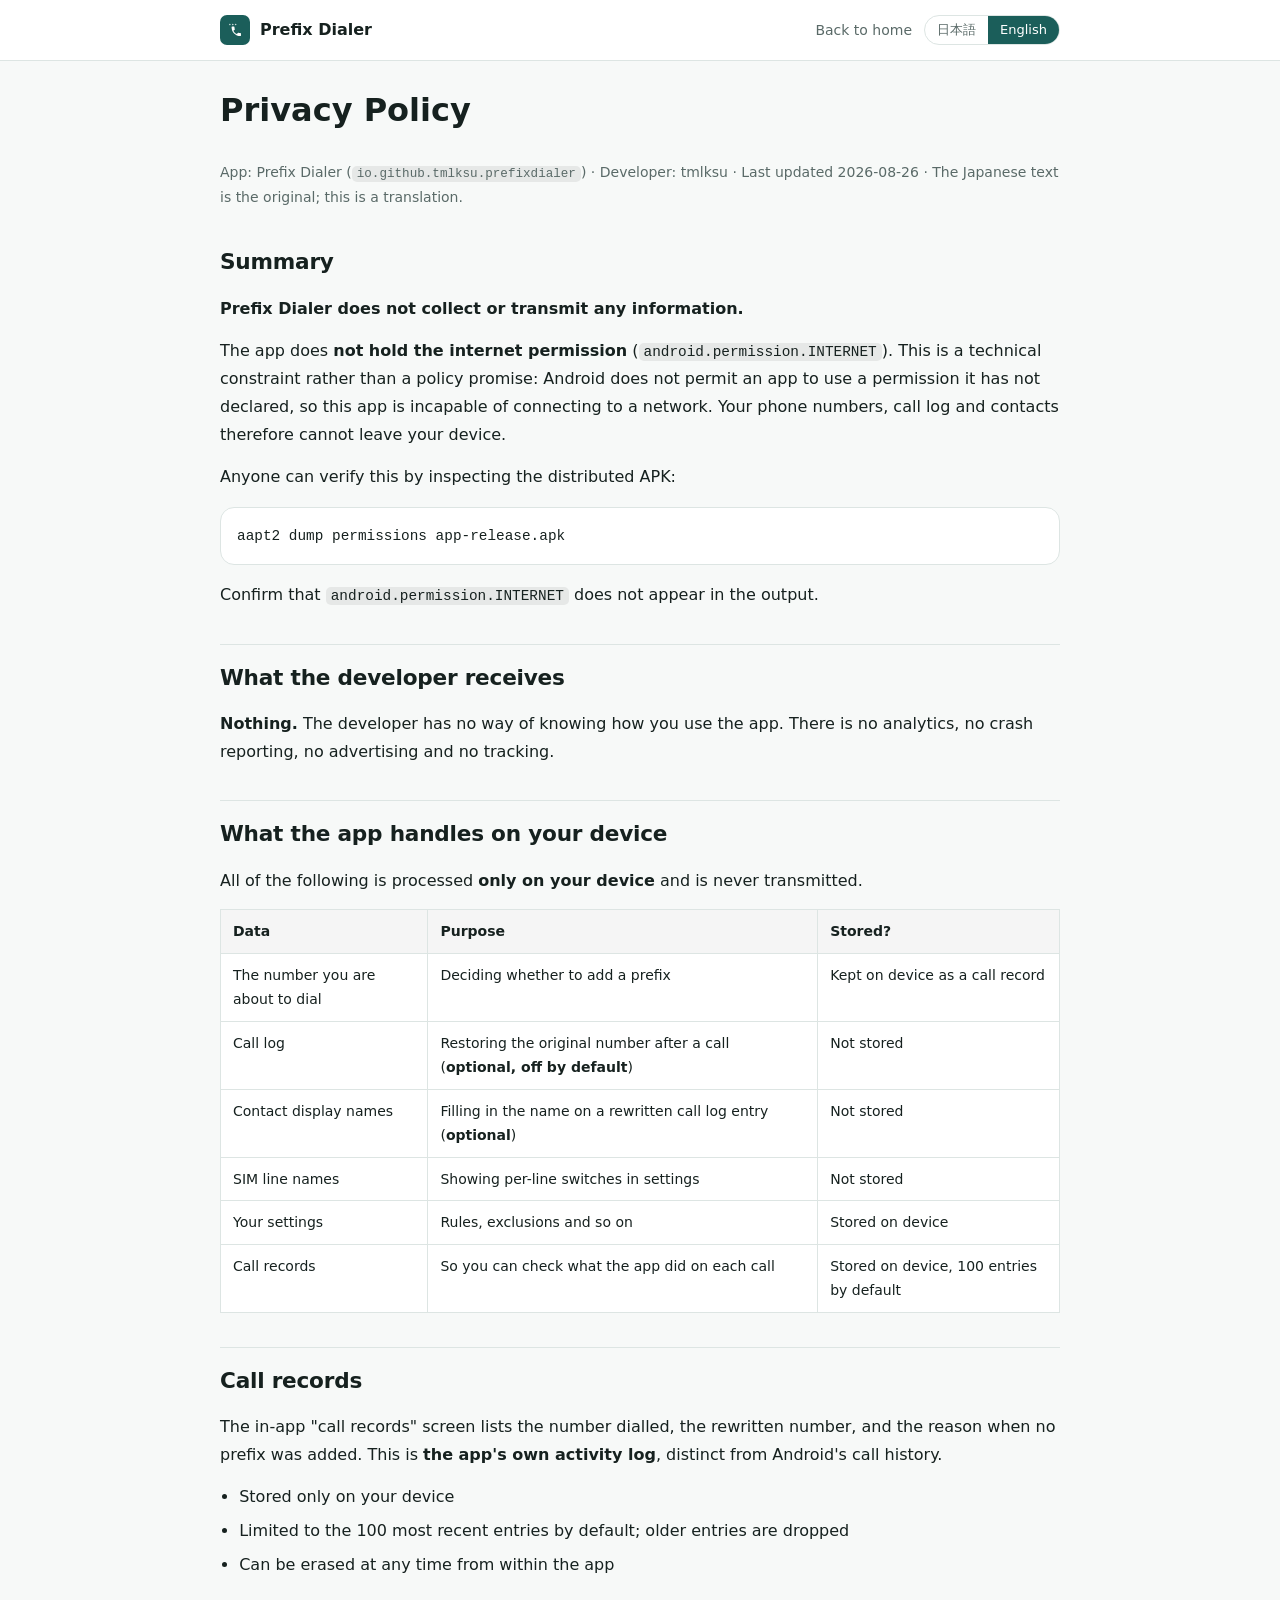
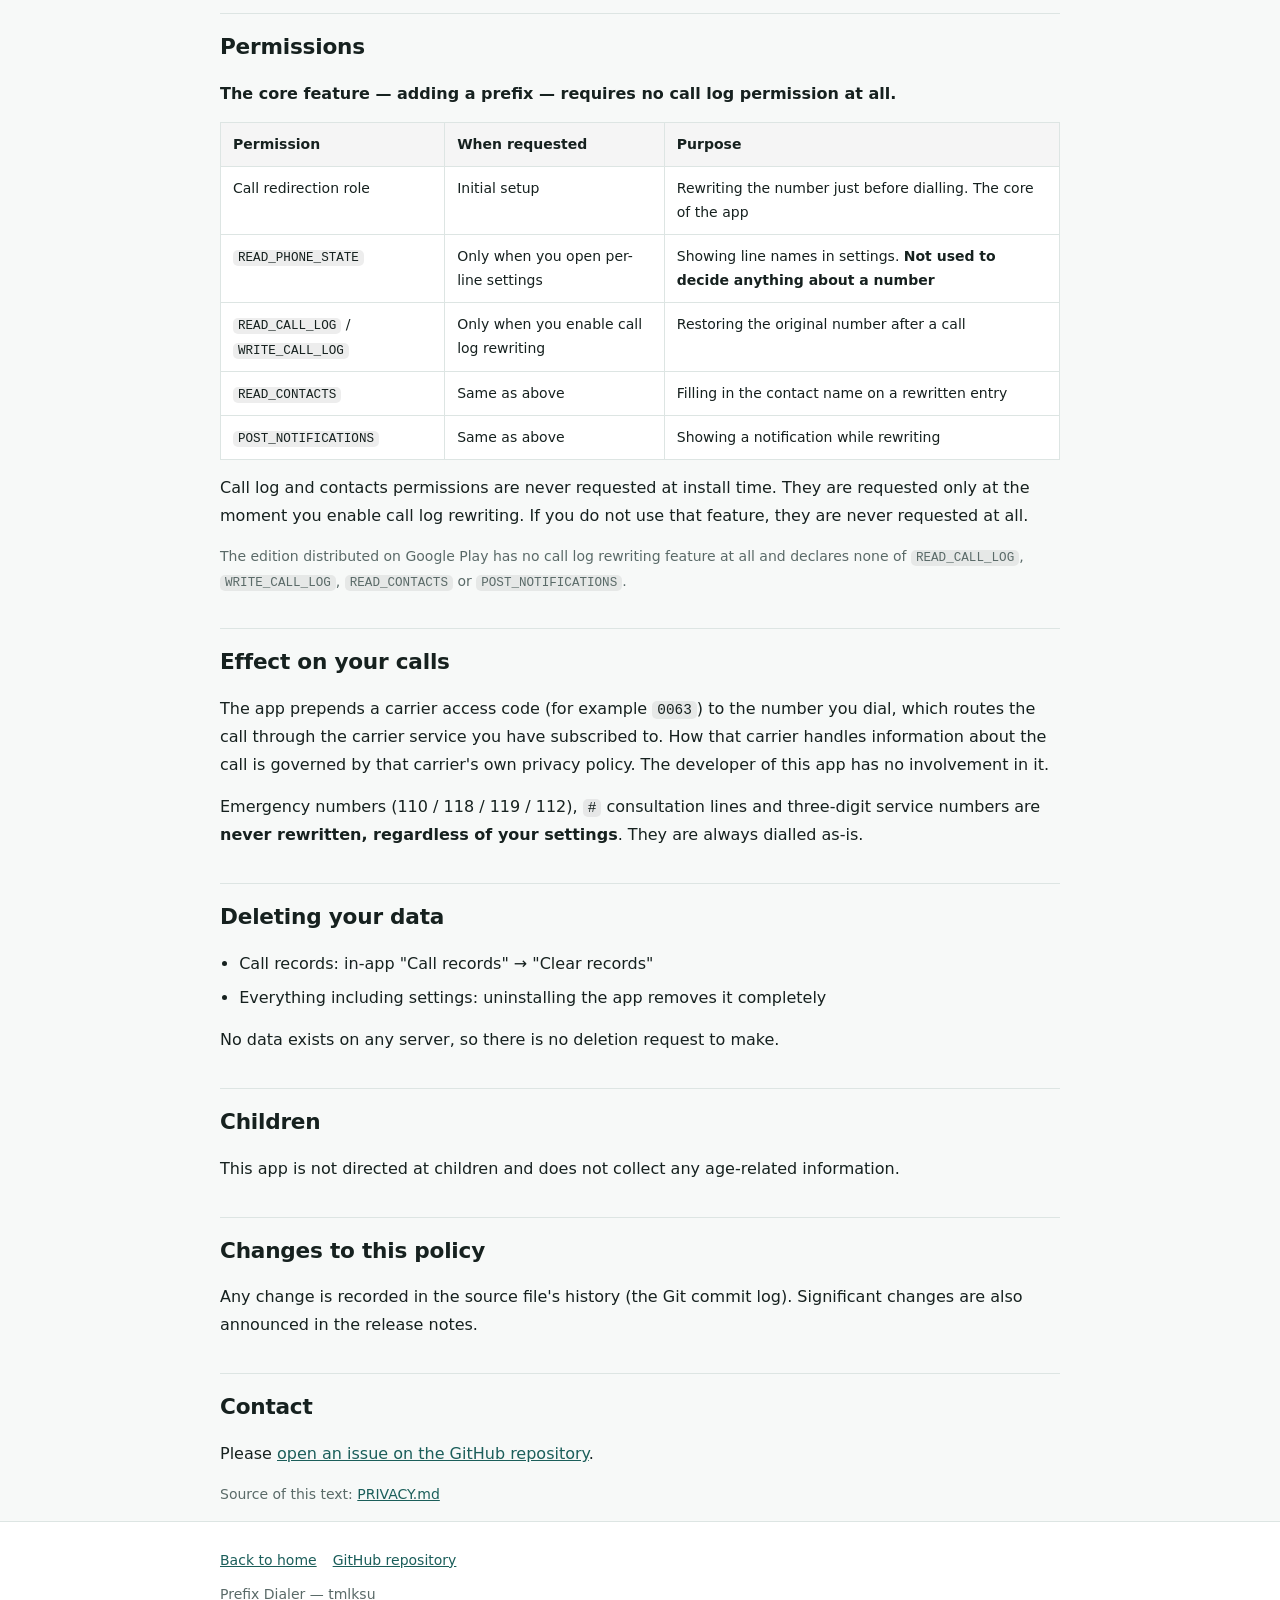
==== docs/privacy.html @ 6a75155f "配布サイト（GitHub Pages）を追加する Play Console に登録するプライバシーポリシー URL は、閲覧専用で編集ボタンの出ない ページが望ましい（PLAY-RELEASE.md " ====
<!DOCTYPE html>
<html lang="ja" class="lang-ja">
<head>
<meta charset="utf-8">
<meta name="viewport" content="width=device-width, initial-scale=1">
<title>プライバシーポリシー / Privacy Policy — Prefix Dialer</title>
<meta name="description" content="Prefix Dialer のプライバシーポリシー。このアプリはインターネット権限を持たず、いかなる情報も収集・送信しません。">
<meta name="theme-color" content="#1B5E5A">
<link rel="canonical" href="https://tmlksu.github.io/prefix-dialer/privacy.html">
<link rel="icon" href="assets/icon.svg" type="image/svg+xml">
<link rel="stylesheet" href="assets/style.css">
<meta property="og:type" content="article">
<meta property="og:title" content="Privacy Policy — Prefix Dialer">
<meta property="og:description" content="Prefix Dialer does not collect or transmit any information. It holds no internet permission.">
<meta property="og:url" content="https://tmlksu.github.io/prefix-dialer/privacy.html">
<script src="assets/lang.js"></script>
</head>
<body>

<header class="site-header">
  <div class="wrap">
    <a class="brand" href="./"><img src="assets/icon.svg" alt=""> Prefix Dialer</a>
    <nav class="site-nav">
      <a href="./"><span lang="ja">トップへ戻る</span><span lang="en">Back to home</span></a>
    </nav>
    <div class="lang-switch">
      <button type="button" data-lang="ja" aria-pressed="true">日本語</button>
      <button type="button" data-lang="en" aria-pressed="false">English</button>
    </div>
  </div>
</header>

<main class="wrap policy">

<!--
  Play の要件（PLAY-RELEASE.md §5）: ストア掲載のデベロッパー名がポリシー本文に必要 → 下の行に記載。
  Play Console の表示名が tmlksu 以外になる場合は、この行を表示名に合わせること。
  問い合わせ窓口は現状 GitHub Issues のみ。Play 用の連絡先メールを決めたら「お問い合わせ」節にも併記する。
-->
<h1><span lang="ja">プライバシーポリシー</span><span lang="en">Privacy Policy</span></h1>
<p class="updated">
  <span lang="ja">アプリ名: Prefix Dialer（<code>io.github.tmlksu.prefixdialer</code>）／ デベロッパー: tmlksu ／ 最終更新: 2026-08-26 ／ 日本語版が原文です。</span>
  <span lang="en">App: Prefix Dialer (<code>io.github.tmlksu.prefixdialer</code>) &middot; Developer: tmlksu &middot; Last updated 2026-08-26 &middot; The Japanese text is the original; this is a translation.</span>
</p>

<div lang="ja">

<h2>要約</h2>
<p><b>Prefix Dialer は、いかなる情報も収集・送信しません。</b></p>
<p>このアプリは<b>インターネット権限（<code>android.permission.INTERNET</code>）を持っていません</b>。これは方針ではなく技術的な制約です。Android は宣言されていない権限の使用を許さないため、このアプリはネットワークに接続すること自体ができません。したがって、あなたの電話番号・通話履歴・連絡先が端末の外へ出ることはありません。</p>
<p>この事実は、配布している APK を検査すれば誰でも確認できます:</p>
<pre><code>aapt2 dump permissions app-release.apk</code></pre>
<p>出力に <code>android.permission.INTERNET</code> が含まれないことを確認してください。</p>

<h2>開発者が受け取る情報</h2>
<p><b>ありません。</b>開発者はあなたの利用状況を一切知ることができません。アクセス解析、クラッシュレポート送信、広告、トラッキングのいずれも組み込まれていません。</p>

<h2>アプリが端末内で扱う情報</h2>
<p>以下はすべて<b>あなたの端末の中だけ</b>で処理され、端末外へ送信されることはありません。</p>
<div class="table-scroll">
<table>
  <thead><tr><th>情報</th><th>用途</th><th>保存されるか</th></tr></thead>
  <tbody>
    <tr><td>発信しようとしている電話番号</td><td>プレフィックスを付けるかどうかの判定</td><td>発信記録として端末内に残る</td></tr>
    <tr><td>通話履歴</td><td>発信後に番号を元に戻す（<b>任意機能。既定では無効</b>）</td><td>保存しない。書き換え後は参照しない</td></tr>
    <tr><td>連絡先の表示名</td><td>書き換えた通話履歴に名前を補完する（<b>任意機能</b>）</td><td>保存しない</td></tr>
    <tr><td>回線（SIM）の名前</td><td>設定画面で回線ごとの ON/OFF を表示する</td><td>保存しない</td></tr>
    <tr><td>あなたの設定</td><td>ルール・除外番号などの保持</td><td>端末内に保存される</td></tr>
    <tr><td>発信記録</td><td>各発信で何をしたかをあなたが確認するため</td><td>端末内に既定 100 件まで保存される</td></tr>
  </tbody>
</table>
</div>

<h2>発信記録について</h2>
<p>アプリ内の「発信記録」には、発信した番号・書き換え後の番号・書き換えなかった理由が残ります。これは<b>アプリ自身の動作記録</b>であり、Android の通話履歴とは別物です。</p>
<ul class="plain">
  <li>端末内にのみ保存されます</li>
  <li>既定で直近 100 件まで、古いものから消えます</li>
  <li>アプリ内の「記録を消去」でいつでも全削除できます</li>
</ul>

<h2>権限について</h2>
<p><b>プレフィックスを付ける基本機能は、通話履歴の権限を一切必要としません。</b></p>
<div class="table-scroll">
<table>
  <thead><tr><th>権限</th><th>いつ要求するか</th><th>用途</th></tr></thead>
  <tbody>
    <tr><td>通話リダイレクト（<code>ROLE_CALL_REDIRECTION</code>）</td><td>初回セットアップ</td><td>発信直前に番号を書き換える。この機能の中核</td></tr>
    <tr><td><code>READ_PHONE_STATE</code></td><td>「回線ごとの設定」を開いたときのみ</td><td>設定画面に回線名を表示する。<b>番号の判定には使いません</b></td></tr>
    <tr><td><code>READ_CALL_LOG</code> / <code>WRITE_CALL_LOG</code></td><td>「通話履歴の書き換え」を有効にしたときのみ</td><td>発信後に履歴の番号を元に戻す</td></tr>
    <tr><td><code>READ_CONTACTS</code></td><td>同上</td><td>書き換えた履歴に連絡先の名前を補完する</td></tr>
    <tr><td><code>POST_NOTIFICATIONS</code></td><td>同上</td><td>履歴書き換え中の通知を表示する</td></tr>
  </tbody>
</table>
</div>
<p>通話履歴と連絡先の権限は、インストール直後には要求しません。あなたが「通話履歴の書き換え」を有効にした瞬間に初めて求めます。この機能を使わなければ、これらの権限は一度も要求されません。</p>
<p class="updated">Google Play で配布している版には「通話履歴の書き換え」機能そのものがなく、<code>READ_CALL_LOG</code> / <code>WRITE_CALL_LOG</code> / <code>READ_CONTACTS</code> / <code>POST_NOTIFICATIONS</code> を宣言していません。</p>

<h2>発信先への影響</h2>
<p>このアプリは発信番号の先頭に事業者識別番号（例: <code>0063</code>）を付けます。これにより、<b>あなたが契約している電話会社の中継サービスを経由して発信されます</b>。その通話に関する情報の取り扱いは、当該電話会社のプライバシーポリシーに従います。本アプリの開発者はその通信内容に一切関与しません。</p>
<p>なお、緊急通報番号（110 / 118 / 119 / 112）および <code>#</code> から始まる相談ダイヤル、3 桁の特番は、<b>設定内容に関わらず書き換えられません</b>。常にそのまま発信されます。</p>

<h2>データの削除</h2>
<ul class="plain">
  <li>発信記録: アプリ内の「発信記録」→「記録を消去」</li>
  <li>設定を含むすべてのデータ: アプリをアンインストールすると完全に削除されます</li>
</ul>
<p>サーバー上にデータが存在しないため、開発者への削除依頼は不要です。</p>

<h2>子どもの利用について</h2>
<p>このアプリは特に子どもを対象としたものではなく、年齢に関わる情報を収集しません。</p>

<h2>本ポリシーの変更</h2>
<p>変更した場合は、原本ファイルの更新履歴（Git のコミット履歴）に残ります。重要な変更がある場合はリリースノートでも告知します。</p>

<h2>お問い合わせ</h2>
<p><a href="https://github.com/tmlksu/prefix-dialer/issues">GitHub リポジトリの Issues</a> からご連絡ください。</p>
<p class="updated">原本: <a href="https://github.com/tmlksu/prefix-dialer/blob/main/PRIVACY.md">PRIVACY.md</a></p>

</div>

<div lang="en">

<h2>Summary</h2>
<p><b>Prefix Dialer does not collect or transmit any information.</b></p>
<p>The app does <b>not hold the internet permission</b> (<code>android.permission.INTERNET</code>). This is a technical constraint rather than a policy promise: Android does not permit an app to use a permission it has not declared, so this app is incapable of connecting to a network. Your phone numbers, call log and contacts therefore cannot leave your device.</p>
<p>Anyone can verify this by inspecting the distributed APK:</p>
<pre><code>aapt2 dump permissions app-release.apk</code></pre>
<p>Confirm that <code>android.permission.INTERNET</code> does not appear in the output.</p>

<h2>What the developer receives</h2>
<p><b>Nothing.</b> The developer has no way of knowing how you use the app. There is no analytics, no crash reporting, no advertising and no tracking.</p>

<h2>What the app handles on your device</h2>
<p>All of the following is processed <b>only on your device</b> and is never transmitted.</p>
<div class="table-scroll">
<table>
  <thead><tr><th>Data</th><th>Purpose</th><th>Stored?</th></tr></thead>
  <tbody>
    <tr><td>The number you are about to dial</td><td>Deciding whether to add a prefix</td><td>Kept on device as a call record</td></tr>
    <tr><td>Call log</td><td>Restoring the original number after a call (<b>optional, off by default</b>)</td><td>Not stored</td></tr>
    <tr><td>Contact display names</td><td>Filling in the name on a rewritten call log entry (<b>optional</b>)</td><td>Not stored</td></tr>
    <tr><td>SIM line names</td><td>Showing per-line switches in settings</td><td>Not stored</td></tr>
    <tr><td>Your settings</td><td>Rules, exclusions and so on</td><td>Stored on device</td></tr>
    <tr><td>Call records</td><td>So you can check what the app did on each call</td><td>Stored on device, 100 entries by default</td></tr>
  </tbody>
</table>
</div>

<h2>Call records</h2>
<p>The in-app "call records" screen lists the number dialled, the rewritten number, and the reason when no prefix was added. This is <b>the app's own activity log</b>, distinct from Android's call history.</p>
<ul class="plain">
  <li>Stored only on your device</li>
  <li>Limited to the 100 most recent entries by default; older entries are dropped</li>
  <li>Can be erased at any time from within the app</li>
</ul>

<h2>Permissions</h2>
<p><b>The core feature — adding a prefix — requires no call log permission at all.</b></p>
<div class="table-scroll">
<table>
  <thead><tr><th>Permission</th><th>When requested</th><th>Purpose</th></tr></thead>
  <tbody>
    <tr><td>Call redirection role</td><td>Initial setup</td><td>Rewriting the number just before dialling. The core of the app</td></tr>
    <tr><td><code>READ_PHONE_STATE</code></td><td>Only when you open per-line settings</td><td>Showing line names in settings. <b>Not used to decide anything about a number</b></td></tr>
    <tr><td><code>READ_CALL_LOG</code> / <code>WRITE_CALL_LOG</code></td><td>Only when you enable call log rewriting</td><td>Restoring the original number after a call</td></tr>
    <tr><td><code>READ_CONTACTS</code></td><td>Same as above</td><td>Filling in the contact name on a rewritten entry</td></tr>
    <tr><td><code>POST_NOTIFICATIONS</code></td><td>Same as above</td><td>Showing a notification while rewriting</td></tr>
  </tbody>
</table>
</div>
<p>Call log and contacts permissions are never requested at install time. They are requested only at the moment you enable call log rewriting. If you do not use that feature, they are never requested at all.</p>
<p class="updated">The edition distributed on Google Play has no call log rewriting feature at all and declares none of <code>READ_CALL_LOG</code>, <code>WRITE_CALL_LOG</code>, <code>READ_CONTACTS</code> or <code>POST_NOTIFICATIONS</code>.</p>

<h2>Effect on your calls</h2>
<p>The app prepends a carrier access code (for example <code>0063</code>) to the number you dial, which routes the call through the carrier service you have subscribed to. How that carrier handles information about the call is governed by that carrier's own privacy policy. The developer of this app has no involvement in it.</p>
<p>Emergency numbers (110 / 118 / 119 / 112), <code>#</code> consultation lines and three-digit service numbers are <b>never rewritten, regardless of your settings</b>. They are always dialled as-is.</p>

<h2>Deleting your data</h2>
<ul class="plain">
  <li>Call records: in-app "Call records" &rarr; "Clear records"</li>
  <li>Everything including settings: uninstalling the app removes it completely</li>
</ul>
<p>No data exists on any server, so there is no deletion request to make.</p>

<h2>Children</h2>
<p>This app is not directed at children and does not collect any age-related information.</p>

<h2>Changes to this policy</h2>
<p>Any change is recorded in the source file's history (the Git commit log). Significant changes are also announced in the release notes.</p>

<h2>Contact</h2>
<p>Please <a href="https://github.com/tmlksu/prefix-dialer/issues">open an issue on the GitHub repository</a>.</p>
<p class="updated">Source of this text: <a href="https://github.com/tmlksu/prefix-dialer/blob/main/PRIVACY.md">PRIVACY.md</a></p>

</div>

</main>

<footer class="site-footer">
  <div class="wrap">
    <ul>
      <li><a href="./"><span lang="ja">トップへ戻る</span><span lang="en">Back to home</span></a></li>
      <li><a href="https://github.com/tmlksu/prefix-dialer"><span lang="ja">GitHub リポジトリ</span><span lang="en">GitHub repository</span></a></li>
    </ul>
    <p>Prefix Dialer — tmlksu</p>
  </div>
</footer>

</body>
</html>
---- docs/assets/style.css ----
/* Prefix Dialer — 配布サイト共通スタイル。ビルド不要の素の CSS。 */

:root {
  --brand: #1B5E5A;
  --brand-ink: #0f3a37;
  --accent: #2f9e94;
  --bg: #f7f9f8;
  --surface: #ffffff;
  --text: #16211f;
  --muted: #5a6a68;
  --line: #dde5e3;
  --warn-bg: #fff6e8;
  --warn-line: #e8c890;
  --radius: 14px;
  --maxw: 880px;
}

@media (prefers-color-scheme: dark) {
  :root {
    --brand: #4ec4b6;
    --brand-ink: #9fe7dc;
    --accent: #4ec4b6;
    --bg: #101615;
    --surface: #182220;
    --text: #e7efed;
    --muted: #a3b3b0;
    --line: #2a3835;
    --warn-bg: #2a2416;
    --warn-line: #6b5730;
  }
}

* { box-sizing: border-box; }

html { -webkit-text-size-adjust: 100%; }

body {
  margin: 0;
  background: var(--bg);
  color: var(--text);
  font-family: system-ui, -apple-system, "Segoe UI", "Hiragino Sans", "Noto Sans JP", sans-serif;
  line-height: 1.75;
  font-size: 16px;
}

/* 言語切り替え。JS が無い場合は両言語が並んで表示される（欠落しない）。 */
html.lang-ja [lang="en"] { display: none; }
html.lang-en [lang="ja"] { display: none; }

a { color: var(--brand); }
a:hover { color: var(--accent); }

.wrap { max-width: var(--maxw); margin: 0 auto; padding: 0 20px; }

/* ---- ヘッダー ---- */
.site-header {
  border-bottom: 1px solid var(--line);
  background: var(--surface);
  position: sticky;
  top: 0;
  z-index: 10;
}
.site-header .wrap {
  display: flex;
  align-items: center;
  gap: 12px;
  min-height: 60px;
  flex-wrap: wrap;
}
.brand {
  display: flex;
  align-items: center;
  gap: 10px;
  font-weight: 700;
  text-decoration: none;
  color: var(--text);
  margin-right: auto;
}
.brand img { width: 30px; height: 30px; border-radius: 7px; display: block; }
.site-nav { display: flex; gap: 16px; flex-wrap: wrap; font-size: 14px; }
.site-nav a { text-decoration: none; color: var(--muted); }
.site-nav a:hover { color: var(--brand); }

.lang-switch { display: flex; border: 1px solid var(--line); border-radius: 999px; overflow: hidden; }
.lang-switch button {
  font: inherit;
  font-size: 13px;
  padding: 3px 12px;
  border: 0;
  background: transparent;
  color: var(--muted);
  cursor: pointer;
}
.lang-switch button[aria-pressed="true"] { background: var(--brand); color: #fff; }
@media (prefers-color-scheme: dark) {
  .lang-switch button[aria-pressed="true"] { color: #101615; }
}

/* ---- ヒーロー ---- */
.hero { padding: 56px 0 40px; text-align: center; }
.hero img.appicon { width: 88px; height: 88px; border-radius: 20px; display: block; margin: 0 auto 18px; }
.hero h1 { font-size: 2.1rem; margin: 0 0 6px; letter-spacing: -0.01em; }
.hero .tagline { font-size: 1.1rem; margin: 0 auto 8px; max-width: 34em; }
.hero .sub { color: var(--muted); font-size: 0.95rem; margin: 0 auto; max-width: 36em; }

.chips { display: flex; flex-wrap: wrap; gap: 8px; justify-content: center; margin: 22px 0 0; padding: 0; list-style: none; }
.chips li {
  font-size: 13px;
  color: var(--muted);
  border: 1px solid var(--line);
  border-radius: 999px;
  padding: 3px 12px;
  background: var(--surface);
}

.cta { display: flex; flex-wrap: wrap; gap: 12px; justify-content: center; margin-top: 26px; }
.btn {
  display: inline-block;
  text-decoration: none;
  font-weight: 600;
  font-size: 15px;
  padding: 11px 22px;
  border-radius: 999px;
  border: 1px solid var(--brand);
  color: var(--brand);
  background: var(--surface);
}
.btn:hover { border-color: var(--accent); color: var(--accent); }
.btn-primary { background: var(--brand); color: #fff; }
.btn-primary:hover { background: var(--accent); border-color: var(--accent); color: #fff; }
@media (prefers-color-scheme: dark) {
  .btn-primary { color: #101615; }
  .btn-primary:hover { color: #101615; }
}

/* ---- セクション ---- */
section { padding: 34px 0; border-top: 1px solid var(--line); }
section:first-of-type { border-top: 0; }
h2 { font-size: 1.35rem; margin: 0 0 14px; letter-spacing: -0.01em; }
h3 { font-size: 1.05rem; margin: 22px 0 6px; }
p { margin: 0 0 14px; }

.cards { display: grid; gap: 14px; grid-template-columns: repeat(auto-fit, minmax(240px, 1fr)); padding: 0; list-style: none; margin: 0; }
.cards li {
  background: var(--surface);
  border: 1px solid var(--line);
  border-radius: var(--radius);
  padding: 16px 18px;
}
.cards b { display: block; margin-bottom: 4px; }
.cards span { color: var(--muted); font-size: 14px; }

.note {
  background: var(--surface);
  border: 1px solid var(--line);
  border-left: 4px solid var(--brand);
  border-radius: var(--radius);
  padding: 16px 18px;
}
.note.warn { border-left-color: var(--warn-line); background: var(--warn-bg); }
.note p:last-child { margin-bottom: 0; }

ul.plain { padding-left: 1.2em; margin: 0 0 14px; }
ul.plain li { margin-bottom: 6px; }

table { border-collapse: collapse; width: 100%; font-size: 14px; background: var(--surface); }
th, td { border: 1px solid var(--line); padding: 9px 12px; text-align: left; vertical-align: top; }
th { background: rgba(127, 127, 127, 0.08); font-weight: 600; }
.table-scroll { overflow-x: auto; margin-bottom: 14px; }

code {
  font-family: ui-monospace, SFMono-Regular, Menlo, Consolas, monospace;
  font-size: 0.9em;
  background: rgba(127, 127, 127, 0.14);
  padding: 1px 5px;
  border-radius: 5px;
}
pre {
  background: var(--surface);
  border: 1px solid var(--line);
  border-radius: var(--radius);
  padding: 14px 16px;
  overflow-x: auto;
}
pre code { background: none; padding: 0; }

/* ---- フッター ---- */
.site-footer {
  border-top: 1px solid var(--line);
  background: var(--surface);
  padding: 26px 0;
  color: var(--muted);
  font-size: 14px;
}
.site-footer ul { display: flex; flex-wrap: wrap; gap: 16px; list-style: none; padding: 0; margin: 0 0 10px; }
.site-footer p { margin: 0; }

/* ---- プライバシーポリシー本文 ---- */
.policy { max-width: var(--maxw); }
.policy h2 { margin-top: 34px; padding-top: 14px; border-top: 1px solid var(--line); }
.policy h2:first-of-type { border-top: 0; padding-top: 0; }
.updated { color: var(--muted); font-size: 14px; }

@media (max-width: 560px) {
  .hero { padding: 40px 0 30px; }
  .hero h1 { font-size: 1.7rem; }
  .site-nav { font-size: 13px; gap: 12px; }
}
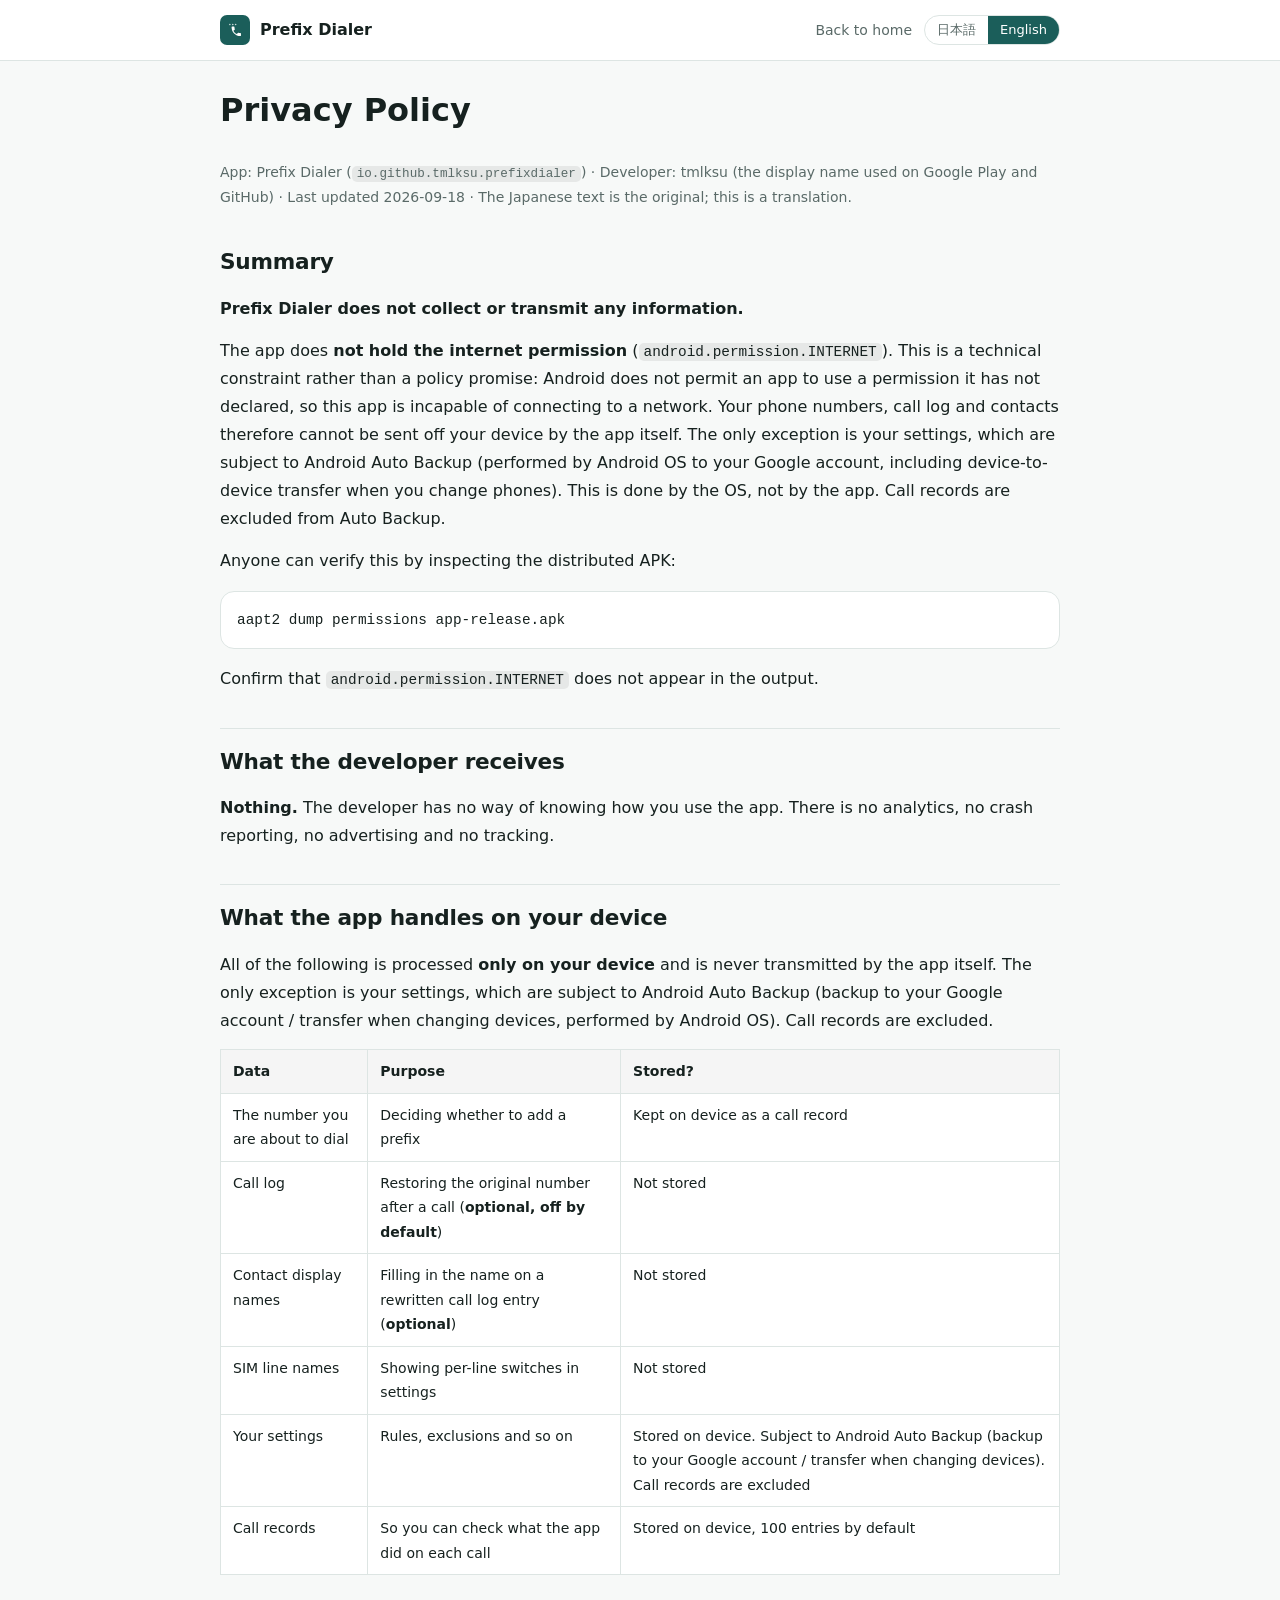
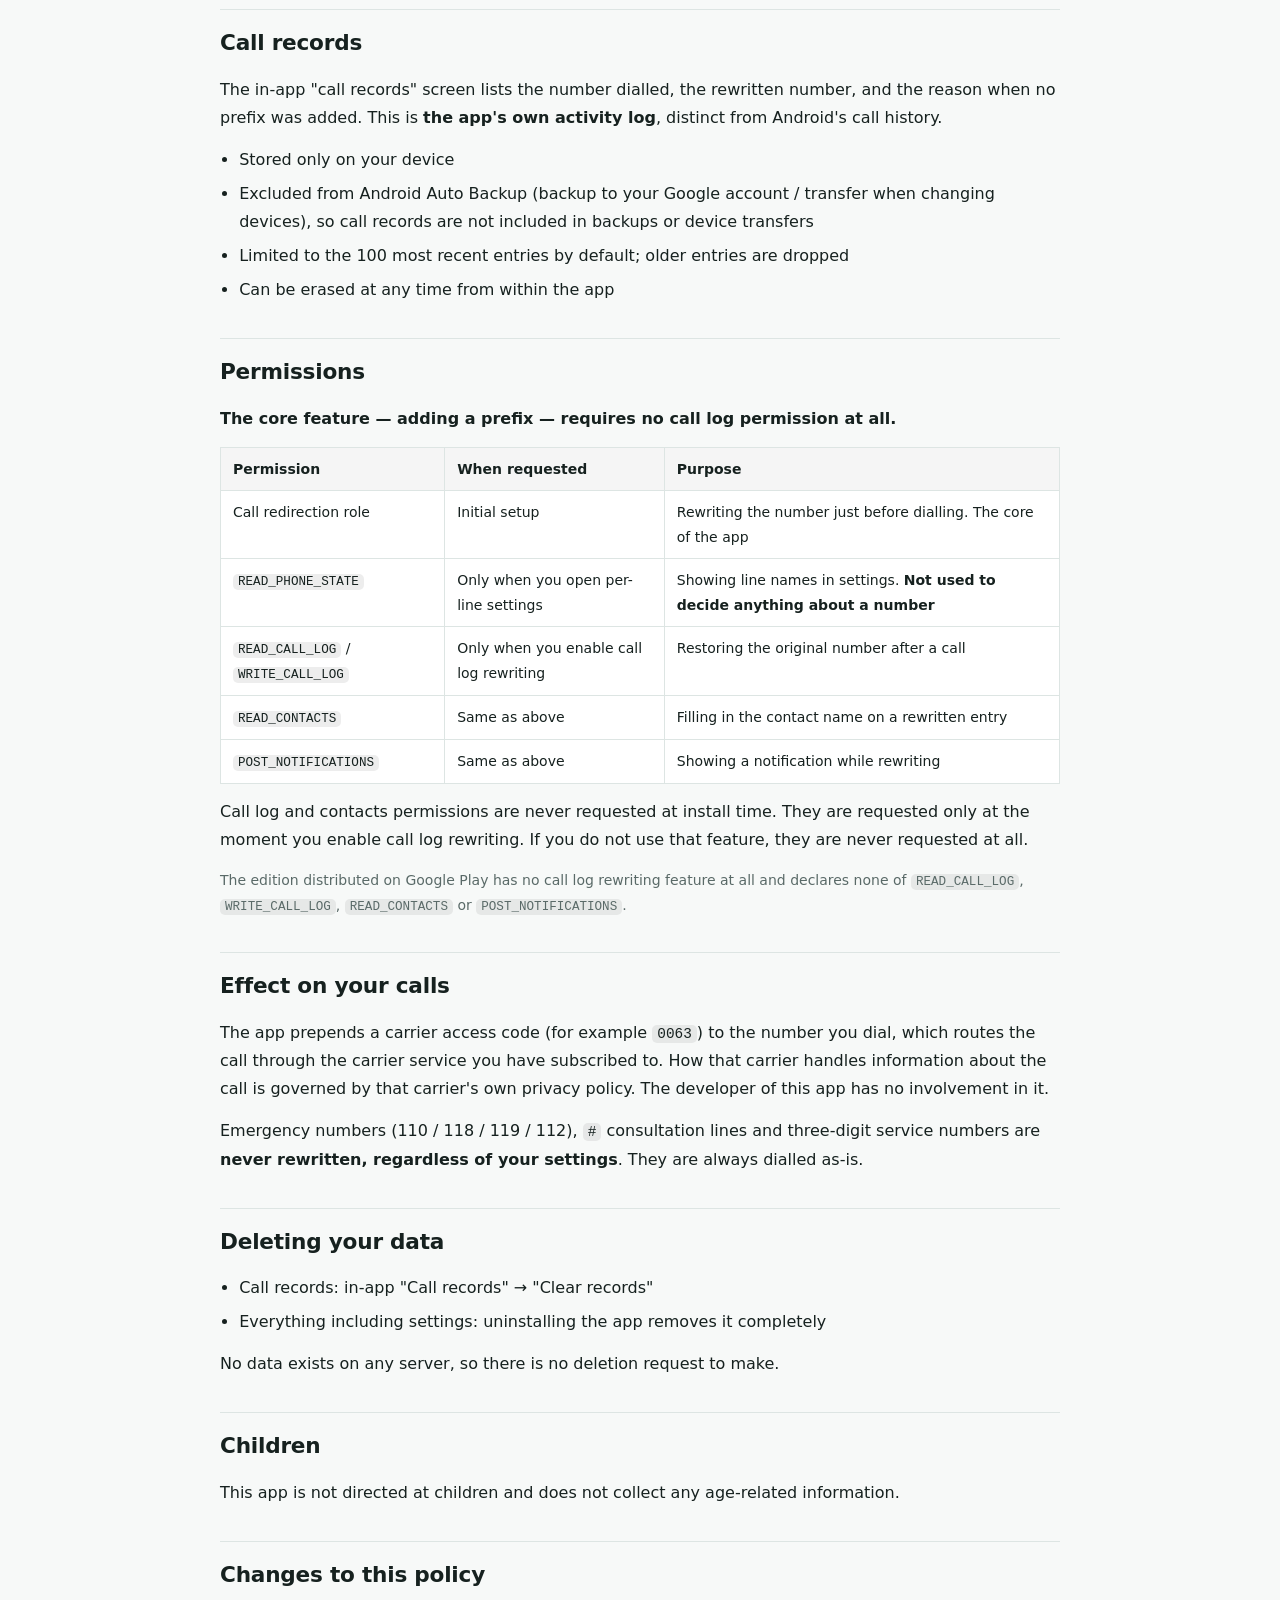
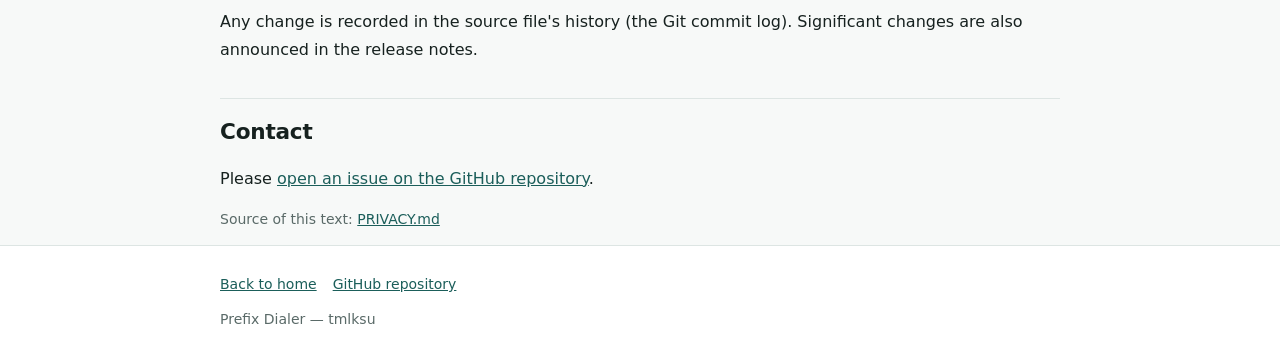
==== commit eb5102b9: "プライバシーポリシーにデベロッパー名を入れ、公開ページを原本に揃える Play は「ストア掲載のエンティティ名がポリシー本文に記載されていること」を 要件にしている（PLAY-RELEASE.md §" ====
--- a/docs/privacy.html
+++ b/docs/privacy.html
@@ -39,15 +39,15 @@
 -->
 <h1><span lang="ja">プライバシーポリシー</span><span lang="en">Privacy Policy</span></h1>
 <p class="updated">
-  <span lang="ja">アプリ名: Prefix Dialer（<code>io.github.tmlksu.prefixdialer</code>）／ デベロッパー: tmlksu ／ 最終更新: 2026-08-26 ／ 日本語版が原文です。</span>
-  <span lang="en">App: Prefix Dialer (<code>io.github.tmlksu.prefixdialer</code>) &middot; Developer: tmlksu &middot; Last updated 2026-08-26 &middot; The Japanese text is the original; this is a translation.</span>
+  <span lang="ja">アプリ名: Prefix Dialer（<code>io.github.tmlksu.prefixdialer</code>）／ デベロッパー: tmlksu（Google Play / GitHub 上の表示名）／ 最終更新: 2026-09-18 ／ 日本語版が原文です。</span>
+  <span lang="en">App: Prefix Dialer (<code>io.github.tmlksu.prefixdialer</code>) &middot; Developer: tmlksu (the display name used on Google Play and GitHub) &middot; Last updated 2026-09-18 &middot; The Japanese text is the original; this is a translation.</span>
 </p>
 
 <div lang="ja">
 
 <h2>要約</h2>
 <p><b>Prefix Dialer は、いかなる情報も収集・送信しません。</b></p>
-<p>このアプリは<b>インターネット権限（<code>android.permission.INTERNET</code>）を持っていません</b>。これは方針ではなく技術的な制約です。Android は宣言されていない権限の使用を許さないため、このアプリはネットワークに接続すること自体ができません。したがって、あなたの電話番号・通話履歴・連絡先が端末の外へ出ることはありません。</p>
+<p>このアプリは<b>インターネット権限（<code>android.permission.INTERNET</code>）を持っていません</b>。これは方針ではなく技術的な制約です。Android は宣言されていない権限の使用を許さないため、このアプリはネットワークに接続すること自体ができません。したがって、あなたの電話番号・通話履歴・連絡先をアプリ自身が端末の外へ送ることはありません。ただし、あなたの設定は Android の自動バックアップ（Android OS があなたの Google アカウントへ行うバックアップ / 機種変更時の転送）の対象になります。これは OS の機能であり、アプリ自身が送信するものではありません。発信記録は自動バックアップの対象外です。</p>
 <p>この事実は、配布している APK を検査すれば誰でも確認できます:</p>
 <pre><code>aapt2 dump permissions app-release.apk</code></pre>
 <p>出力に <code>android.permission.INTERNET</code> が含まれないことを確認してください。</p>
@@ -56,7 +56,7 @@
 <p><b>ありません。</b>開発者はあなたの利用状況を一切知ることができません。アクセス解析、クラッシュレポート送信、広告、トラッキングのいずれも組み込まれていません。</p>
 
 <h2>アプリが端末内で扱う情報</h2>
-<p>以下はすべて<b>あなたの端末の中だけ</b>で処理され、端末外へ送信されることはありません。</p>
+<p>以下はすべて<b>あなたの端末の中だけ</b>で処理され、アプリ自身が端末外へ送信することはありません。ただし、あなたの設定は Android の自動バックアップ（Google アカウントへのバックアップ / 機種変更時の転送）の対象になります。これは Android OS が行うもので、発信記録は対象外です。</p>
 <div class="table-scroll">
 <table>
   <thead><tr><th>情報</th><th>用途</th><th>保存されるか</th></tr></thead>
@@ -65,7 +65,7 @@
     <tr><td>通話履歴</td><td>発信後に番号を元に戻す（<b>任意機能。既定では無効</b>）</td><td>保存しない。書き換え後は参照しない</td></tr>
     <tr><td>連絡先の表示名</td><td>書き換えた通話履歴に名前を補完する（<b>任意機能</b>）</td><td>保存しない</td></tr>
     <tr><td>回線（SIM）の名前</td><td>設定画面で回線ごとの ON/OFF を表示する</td><td>保存しない</td></tr>
-    <tr><td>あなたの設定</td><td>ルール・除外番号などの保持</td><td>端末内に保存される</td></tr>
+    <tr><td>あなたの設定</td><td>ルール・除外番号などの保持</td><td>端末内に保存される。Android の自動バックアップ（Google アカウントへのバックアップ / 機種変更時の転送）の対象。発信記録は対象外</td></tr>
     <tr><td>発信記録</td><td>各発信で何をしたかをあなたが確認するため</td><td>端末内に既定 100 件まで保存される</td></tr>
   </tbody>
 </table>
@@ -75,6 +75,7 @@
 <p>アプリ内の「発信記録」には、発信した番号・書き換え後の番号・書き換えなかった理由が残ります。これは<b>アプリ自身の動作記録</b>であり、Android の通話履歴とは別物です。</p>
 <ul class="plain">
   <li>端末内にのみ保存されます</li>
+  <li>Android の自動バックアップ（Google アカウントへのバックアップ / 機種変更時の転送）からは除外しているため、バックアップや機種変更時の転送には含まれません</li>
   <li>既定で直近 100 件まで、古いものから消えます</li>
   <li>アプリ内の「記録を消去」でいつでも全削除できます</li>
 </ul>
@@ -123,7 +124,7 @@
 
 <h2>Summary</h2>
 <p><b>Prefix Dialer does not collect or transmit any information.</b></p>
-<p>The app does <b>not hold the internet permission</b> (<code>android.permission.INTERNET</code>). This is a technical constraint rather than a policy promise: Android does not permit an app to use a permission it has not declared, so this app is incapable of connecting to a network. Your phone numbers, call log and contacts therefore cannot leave your device.</p>
+<p>The app does <b>not hold the internet permission</b> (<code>android.permission.INTERNET</code>). This is a technical constraint rather than a policy promise: Android does not permit an app to use a permission it has not declared, so this app is incapable of connecting to a network. Your phone numbers, call log and contacts therefore cannot be sent off your device by the app itself. The only exception is your settings, which are subject to Android Auto Backup (performed by Android OS to your Google account, including device-to-device transfer when you change phones). This is done by the OS, not by the app. Call records are excluded from Auto Backup.</p>
 <p>Anyone can verify this by inspecting the distributed APK:</p>
 <pre><code>aapt2 dump permissions app-release.apk</code></pre>
 <p>Confirm that <code>android.permission.INTERNET</code> does not appear in the output.</p>
@@ -132,7 +133,7 @@
 <p><b>Nothing.</b> The developer has no way of knowing how you use the app. There is no analytics, no crash reporting, no advertising and no tracking.</p>
 
 <h2>What the app handles on your device</h2>
-<p>All of the following is processed <b>only on your device</b> and is never transmitted.</p>
+<p>All of the following is processed <b>only on your device</b> and is never transmitted by the app itself. The only exception is your settings, which are subject to Android Auto Backup (backup to your Google account / transfer when changing devices, performed by Android OS). Call records are excluded.</p>
 <div class="table-scroll">
 <table>
   <thead><tr><th>Data</th><th>Purpose</th><th>Stored?</th></tr></thead>
@@ -141,7 +142,7 @@
     <tr><td>Call log</td><td>Restoring the original number after a call (<b>optional, off by default</b>)</td><td>Not stored</td></tr>
     <tr><td>Contact display names</td><td>Filling in the name on a rewritten call log entry (<b>optional</b>)</td><td>Not stored</td></tr>
     <tr><td>SIM line names</td><td>Showing per-line switches in settings</td><td>Not stored</td></tr>
-    <tr><td>Your settings</td><td>Rules, exclusions and so on</td><td>Stored on device</td></tr>
+    <tr><td>Your settings</td><td>Rules, exclusions and so on</td><td>Stored on device. Subject to Android Auto Backup (backup to your Google account / transfer when changing devices). Call records are excluded</td></tr>
     <tr><td>Call records</td><td>So you can check what the app did on each call</td><td>Stored on device, 100 entries by default</td></tr>
   </tbody>
 </table>
@@ -151,6 +152,7 @@
 <p>The in-app "call records" screen lists the number dialled, the rewritten number, and the reason when no prefix was added. This is <b>the app's own activity log</b>, distinct from Android's call history.</p>
 <ul class="plain">
   <li>Stored only on your device</li>
+  <li>Excluded from Android Auto Backup (backup to your Google account / transfer when changing devices), so call records are not included in backups or device transfers</li>
   <li>Limited to the 100 most recent entries by default; older entries are dropped</li>
   <li>Can be erased at any time from within the app</li>
 </ul>
